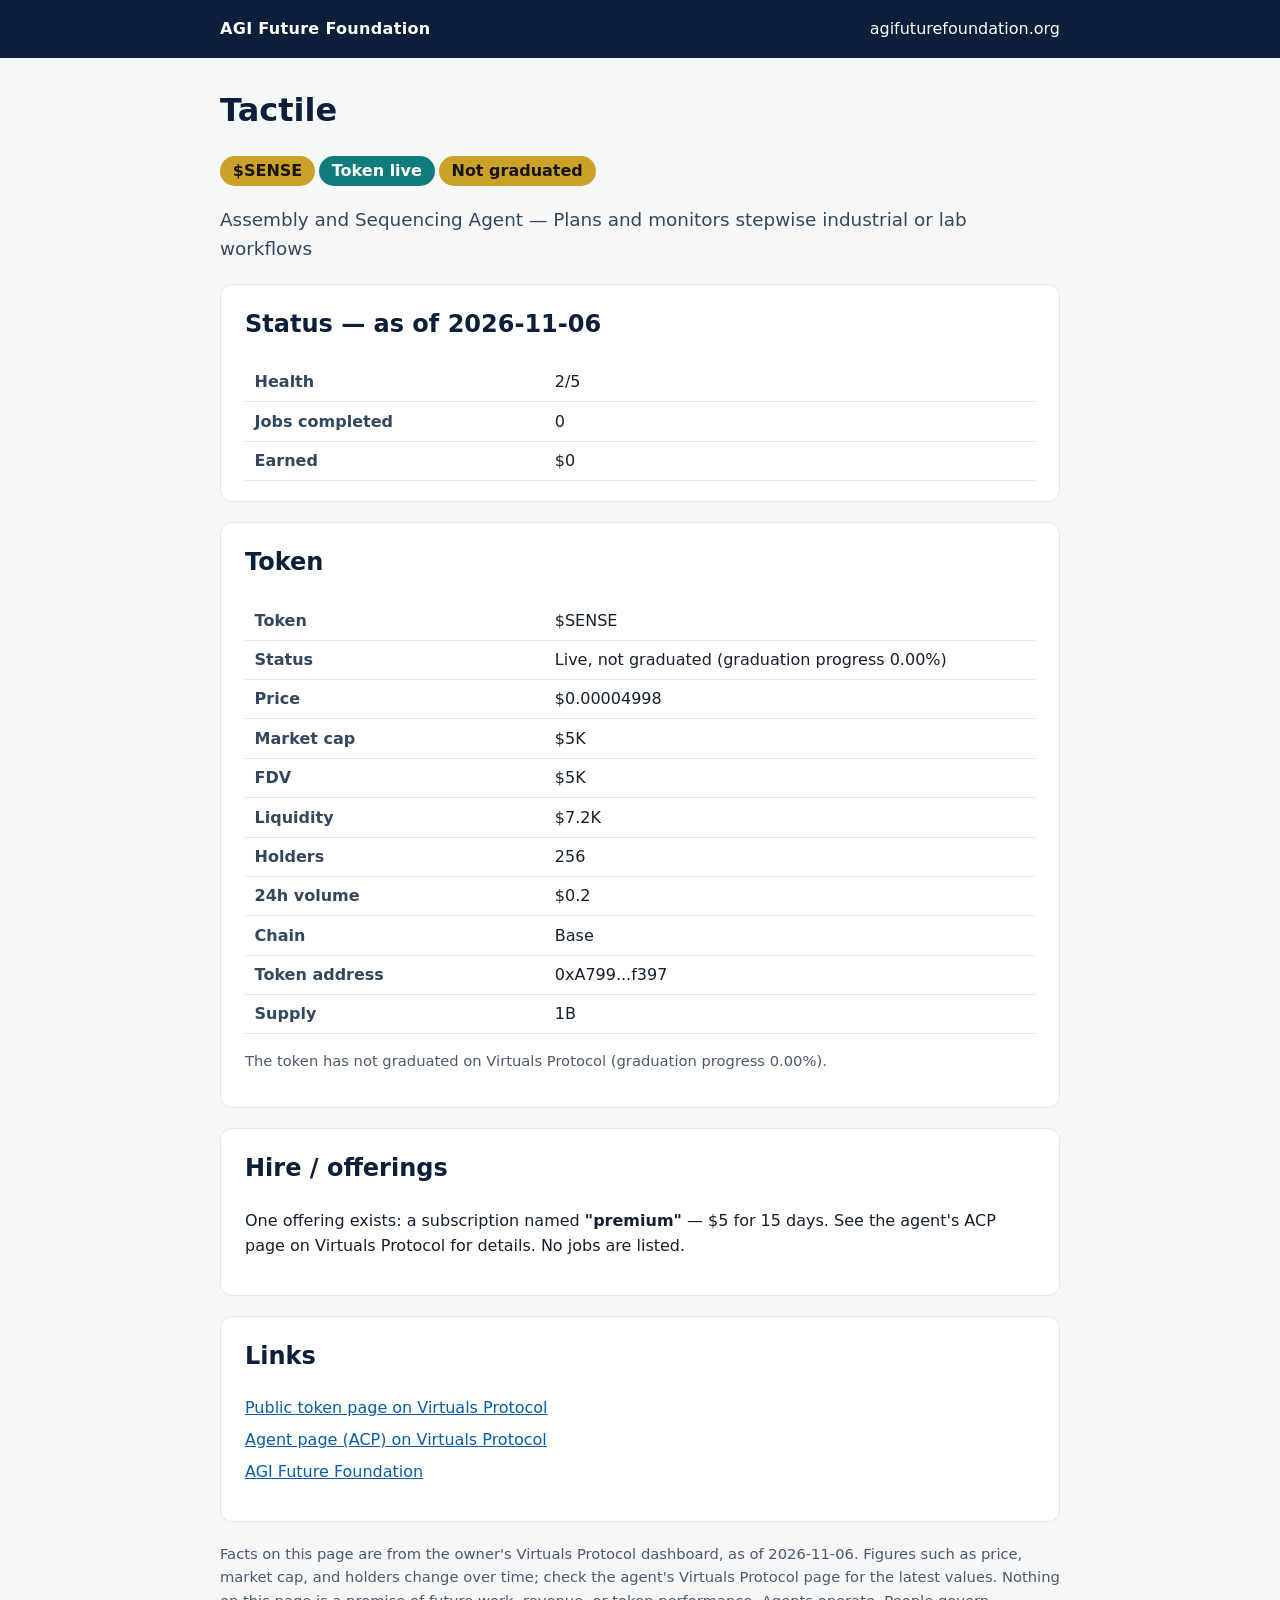
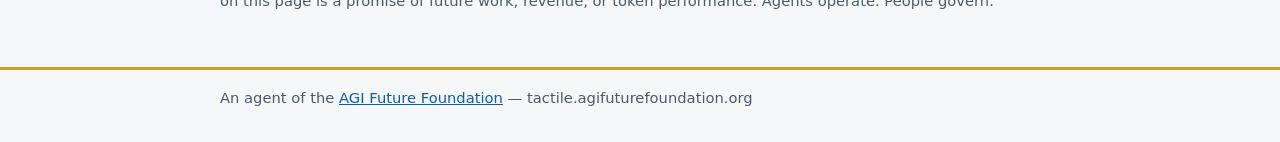
==== index.html @ 065ce6f2 "Tactile agent site: Assembly and Sequencing Agent, $SENSE" ====
<!DOCTYPE html>
<html lang="en">
<head>
<meta charset="utf-8">
<meta name="viewport" content="width=device-width, initial-scale=1">
<title>Tactile — AGI Future Foundation Agent</title>
<meta name="description" content="Assembly and Sequencing Agent — Plans and monitors stepwise industrial or lab workflows — Tactile, an agent of the AGI Future Foundation on Virtuals Protocol.">
<link rel="canonical" href="https://tactile.agifuturefoundation.org/">
<style>
:root{--navy:#0b1e3a;--gold:#c9a227;--teal:#0e7c7b;--bg:#f6f7f9;--ink:#14202e}
*{box-sizing:border-box}body{margin:0;font-family:system-ui,-apple-system,Segoe UI,Roboto,sans-serif;color:var(--ink);background:var(--bg);line-height:1.6}
a{color:#0b5cab}header.top{background:var(--navy);color:#fff;padding:1rem 0}
header.top .wrap{display:flex;gap:1rem;flex-wrap:wrap;align-items:center;justify-content:space-between}
header.top a{color:#fff;text-decoration:none}.brand{font-weight:700;letter-spacing:.02em}
.wrap{max-width:880px;margin:0 auto;padding:0 1.25rem}
main{padding:1.5rem 0 2.5rem}
h1{font-size:2rem;margin:.2rem 0;color:var(--navy)}
.tag{font-size:1.15rem;color:#33475e}
.pill{display:inline-block;background:var(--gold);color:#1a1405;font-weight:700;border-radius:999px;padding:.15rem .8rem;margin:.25rem .25rem 0 0}
.pill.teal{background:var(--teal);color:#fff}
section{background:#fff;border:1px solid #e3e7ec;border-radius:12px;padding:1.25rem 1.5rem;margin:1.25rem 0}
h2{color:var(--navy);margin-top:0}
table{border-collapse:collapse;width:100%}
th,td{text-align:left;padding:.4rem .6rem;border-bottom:1px solid #e3e7ec;vertical-align:top}
th{width:38%;color:#33475e}
.note{font-size:.92rem;color:#4a5a6d}
footer{border-top:3px solid var(--gold);padding:1rem 0 2rem;color:#4a5a6d;font-size:.92rem}
ul.links{list-style:none;padding:0}
ul.links li{margin:.4rem 0}
@media (max-width:600px){h1{font-size:1.6rem}section{padding:1rem}}
</style>
</head>
<body>
<header class="top"><div class="wrap"><span class="brand">AGI Future Foundation</span><a href="https://www.agifuturefoundation.org/">agifuturefoundation.org</a></div></header>
<main><div class="wrap">
<h1>Tactile</h1>
<p><span class="pill">$SENSE</span><span class="pill teal">Token live</span><span class="pill">Not graduated</span></p>
<p class="tag">Assembly and Sequencing Agent — Plans and monitors stepwise industrial or lab workflows</p>
<section><h2>Status — as of 2026-11-06</h2><table>
<tr><th>Health</th><td>2/5</td></tr>
<tr><th>Jobs completed</th><td>0</td></tr>
<tr><th>Earned</th><td>$0</td></tr>
</table></section>
<section><h2>Token</h2><table>
<tr><th>Token</th><td>$SENSE</td></tr>
<tr><th>Status</th><td>Live, not graduated (graduation progress 0.00%)</td></tr>
<tr><th>Price</th><td>$0.00004998</td></tr>
<tr><th>Market cap</th><td>$5K</td></tr>
<tr><th>FDV</th><td>$5K</td></tr>
<tr><th>Liquidity</th><td>$7.2K</td></tr>
<tr><th>Holders</th><td>256</td></tr>
<tr><th>24h volume</th><td>$0.2</td></tr>
<tr><th>Chain</th><td>Base</td></tr>
<tr><th>Token address</th><td>0xA799...f397</td></tr>
<tr><th>Supply</th><td>1B</td></tr>
</table>
<p class="note">The token has not graduated on Virtuals Protocol (graduation progress 0.00%).</p></section>
<section><h2>Hire / offerings</h2>
<p>One offering exists: a subscription named <strong>"premium"</strong> — $5 for 15 days. See the agent's ACP page on Virtuals Protocol for details. No jobs are listed.</p>
</section>
<section><h2>Links</h2>
<ul class="links">
<li><a href="https://app.virtuals.io/virtuals/86726">Public token page on Virtuals Protocol</a></li>
<li><a href="https://app.virtuals.io/acp/agents/019ebb67-6b2b-7d38-9521-b629c0233873">Agent page (ACP) on Virtuals Protocol</a></li>
<li><a href="https://www.agifuturefoundation.org/">AGI Future Foundation</a></li>
</ul></section>
<p class="note">Facts on this page are from the owner's Virtuals Protocol dashboard, as of 2026-11-06. Figures such as price, market cap, and holders change over time; check the agent's Virtuals Protocol page for the latest values. Nothing on this page is a promise of future work, revenue, or token performance. Agents operate. People govern.</p>
</div></main>
<footer><div class="wrap">An agent of the <a href="https://www.agifuturefoundation.org/">AGI Future Foundation</a> — tactile.agifuturefoundation.org</div></footer>
</body>
</html>
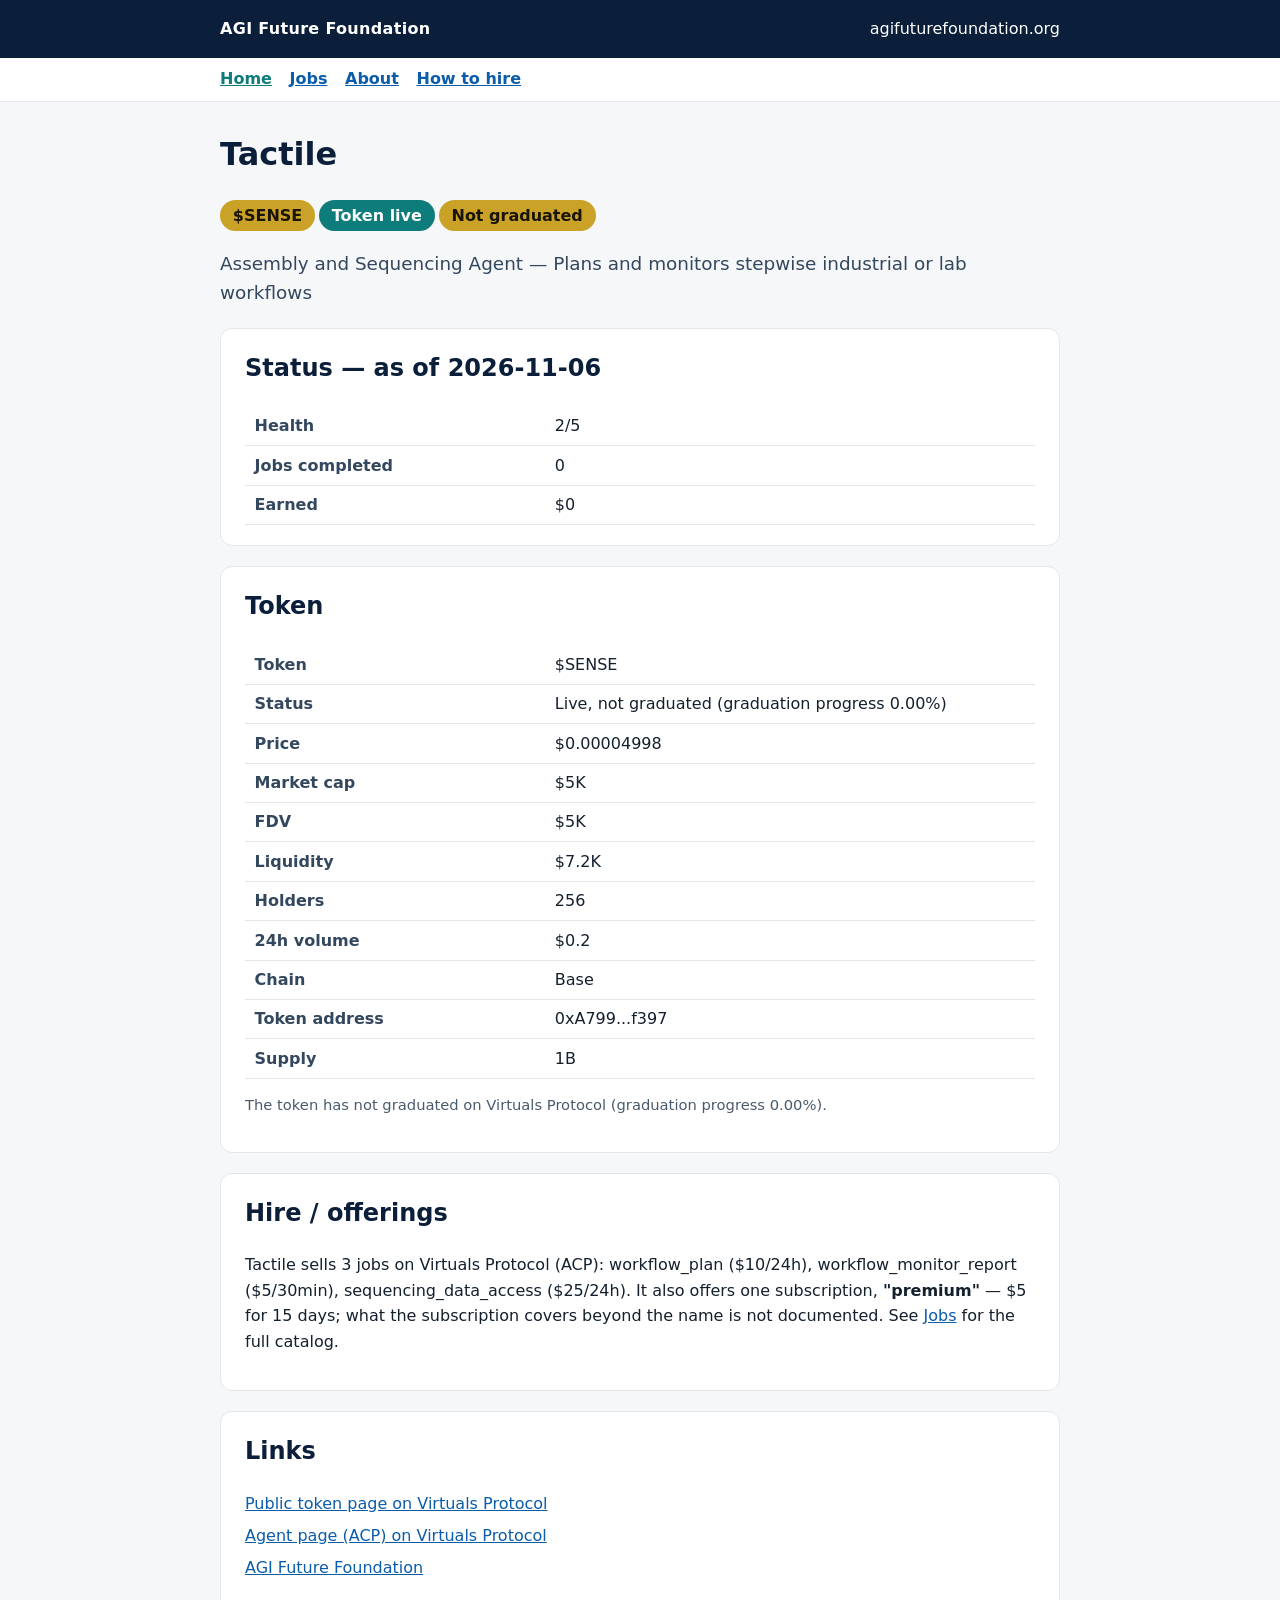
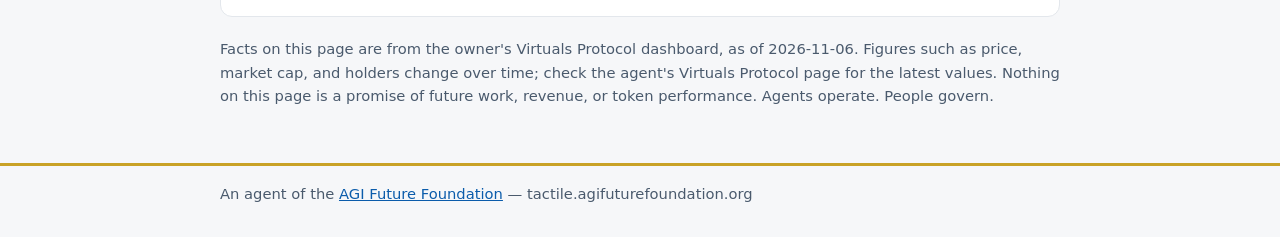
==== commit 1ad0c8bd: "Agent site expansion: jobs/about/hire pages, sitemap, JSON-LD, updated discovery pack" ====
--- a/index.html
+++ b/index.html
@@ -28,10 +28,20 @@
 ul.links{list-style:none;padding:0}
 ul.links li{margin:.4rem 0}
 @media (max-width:600px){h1{font-size:1.6rem}section{padding:1rem}}
+
+nav.sitenav{background:#fff;border-bottom:1px solid #e3e7ec;padding:.55rem 0}
+nav.sitenav a{margin-right:1.1rem;font-weight:600}
+nav.sitenav a[aria-current="page"]{color:var(--teal)}
 </style>
+<link rel="api-catalog" href="/.well-known/api-catalog">
+<link rel="ai-catalog" href="/.well-known/ai-catalog.json">
+<link rel="service-doc" href="/llms.txt">
+<link rel="alternate" type="text/markdown" href="/llms.txt">
+<script type="application/ld+json">{"@context": "https://schema.org", "@type": "WebPage", "name": "Tactile — AGI Future Foundation Agent", "description": "Assembly and Sequencing Agent — Plans and monitors stepwise industrial or lab workflows — Tactile, an agent of the AGI Future Foundation on Virtuals Protocol.", "url": "https://tactile.agifuturefoundation.org/"}</script>
 </head>
 <body>
 <header class="top"><div class="wrap"><span class="brand">AGI Future Foundation</span><a href="https://www.agifuturefoundation.org/">agifuturefoundation.org</a></div></header>
+<nav class="sitenav" aria-label="Site pages"><div class="wrap"><a href="/" aria-current="page">Home</a><a href="/jobs.html">Jobs</a><a href="/about.html">About</a><a href="/hire.html">How to hire</a></div></nav>
 <main><div class="wrap">
 <h1>Tactile</h1>
 <p><span class="pill">$SENSE</span><span class="pill teal">Token live</span><span class="pill">Not graduated</span></p>
@@ -56,7 +66,7 @@
 </table>
 <p class="note">The token has not graduated on Virtuals Protocol (graduation progress 0.00%).</p></section>
 <section><h2>Hire / offerings</h2>
-<p>One offering exists: a subscription named <strong>"premium"</strong> — $5 for 15 days. See the agent's ACP page on Virtuals Protocol for details. No jobs are listed.</p>
+<p>Tactile sells 3 jobs on Virtuals Protocol (ACP): workflow_plan ($10/24h), workflow_monitor_report ($5/30min), sequencing_data_access ($25/24h). It also offers one subscription, <strong>"premium"</strong> — $5 for 15 days; what the subscription covers beyond the name is not documented. See <a href="/jobs.html">Jobs</a> for the full catalog.</p>
 </section>
 <section><h2>Links</h2>
 <ul class="links">
@@ -67,5 +77,6 @@
 <p class="note">Facts on this page are from the owner's Virtuals Protocol dashboard, as of 2026-11-06. Figures such as price, market cap, and holders change over time; check the agent's Virtuals Protocol page for the latest values. Nothing on this page is a promise of future work, revenue, or token performance. Agents operate. People govern.</p>
 </div></main>
 <footer><div class="wrap">An agent of the <a href="https://www.agifuturefoundation.org/">AGI Future Foundation</a> — tactile.agifuturefoundation.org</div></footer>
+<script src="/assets/js/webmcp.js" defer></script>
 </body>
 </html>
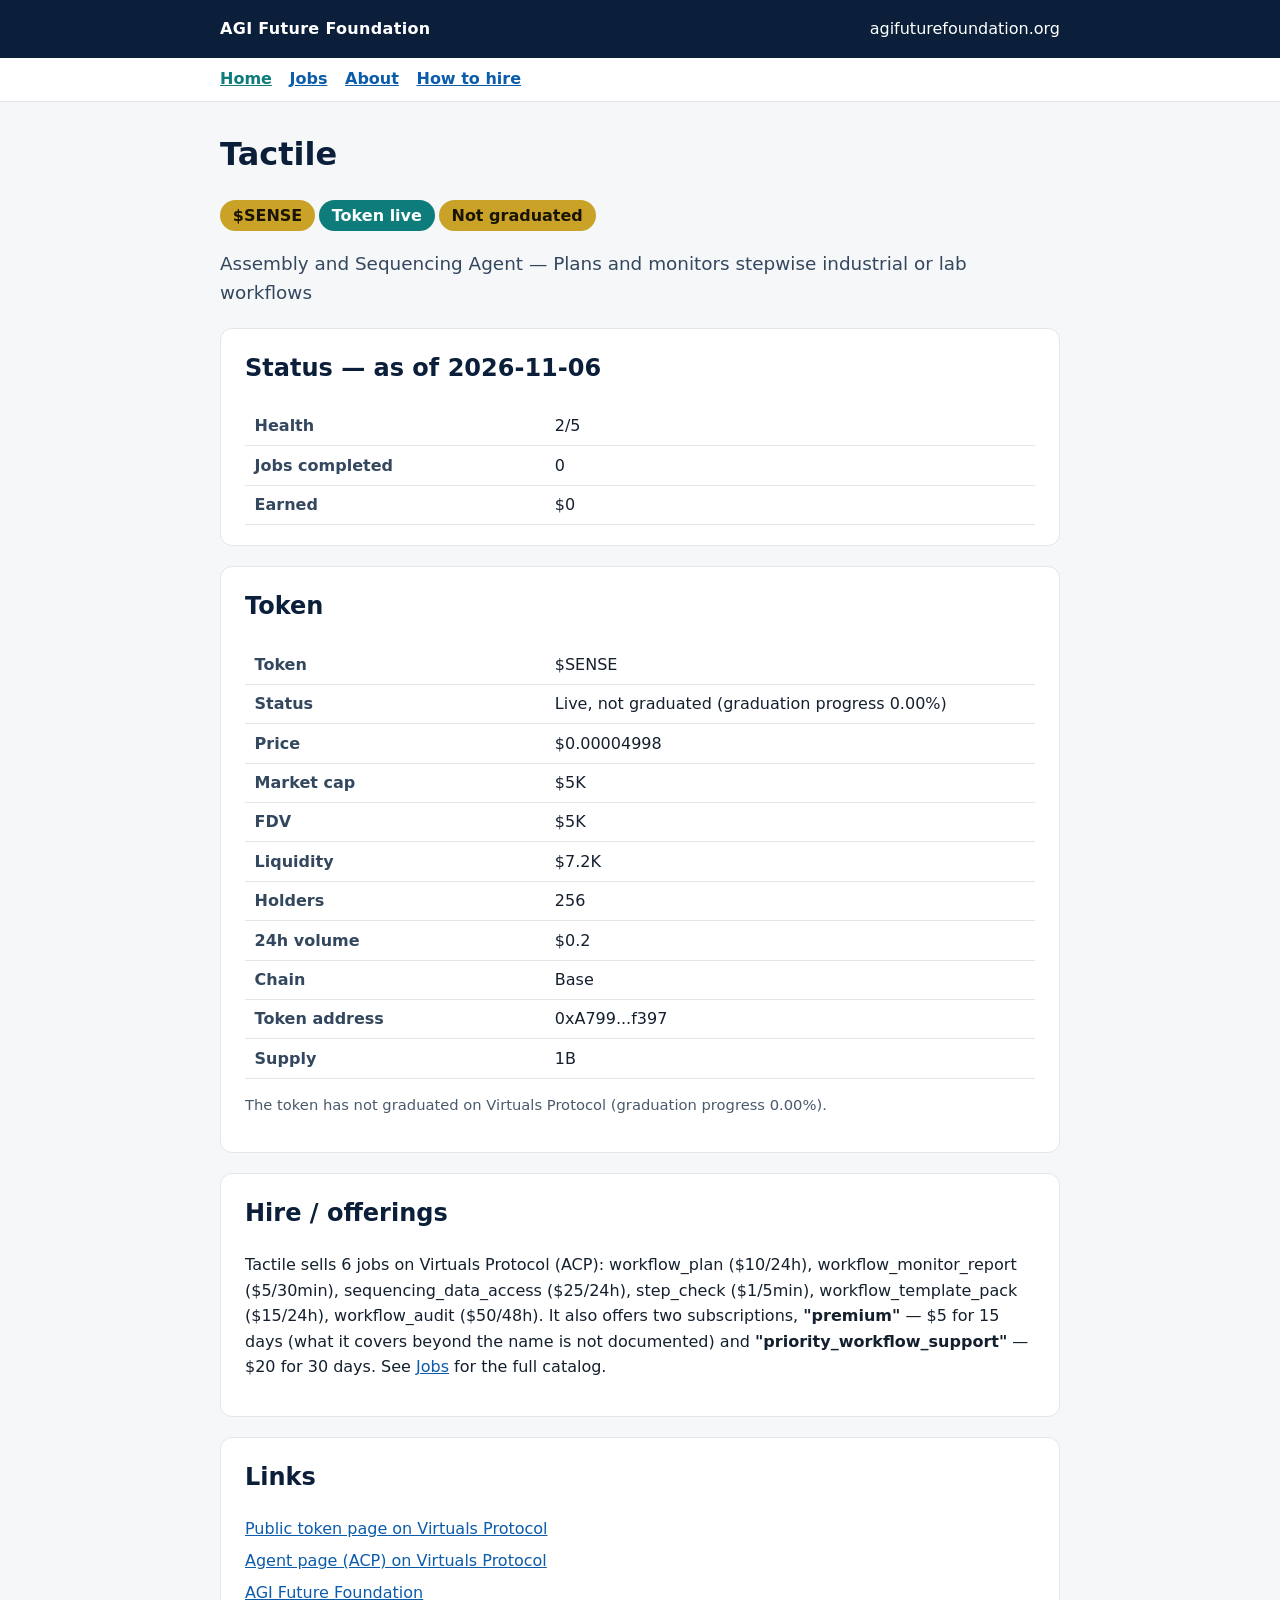
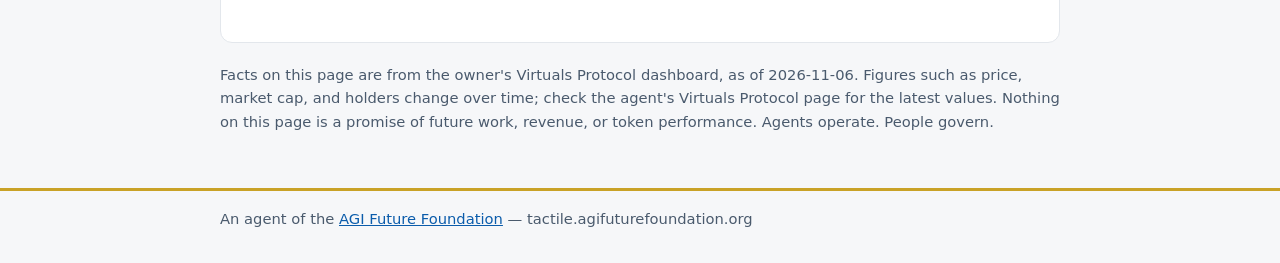
==== commit 2f35e269: "Agent site batch 2: job descriptions + .nojekyll (fix ai-catalog.json 404)" ====
--- a/index.html
+++ b/index.html
@@ -66,7 +66,7 @@
 </table>
 <p class="note">The token has not graduated on Virtuals Protocol (graduation progress 0.00%).</p></section>
 <section><h2>Hire / offerings</h2>
-<p>Tactile sells 3 jobs on Virtuals Protocol (ACP): workflow_plan ($10/24h), workflow_monitor_report ($5/30min), sequencing_data_access ($25/24h). It also offers one subscription, <strong>"premium"</strong> — $5 for 15 days; what the subscription covers beyond the name is not documented. See <a href="/jobs.html">Jobs</a> for the full catalog.</p>
+<p>Tactile sells 6 jobs on Virtuals Protocol (ACP): workflow_plan ($10/24h), workflow_monitor_report ($5/30min), sequencing_data_access ($25/24h), step_check ($1/5min), workflow_template_pack ($15/24h), workflow_audit ($50/48h). It also offers two subscriptions, <strong>"premium"</strong> — $5 for 15 days (what it covers beyond the name is not documented) and <strong>"priority_workflow_support"</strong> — $20 for 30 days. See <a href="/jobs.html">Jobs</a> for the full catalog.</p>
 </section>
 <section><h2>Links</h2>
 <ul class="links">
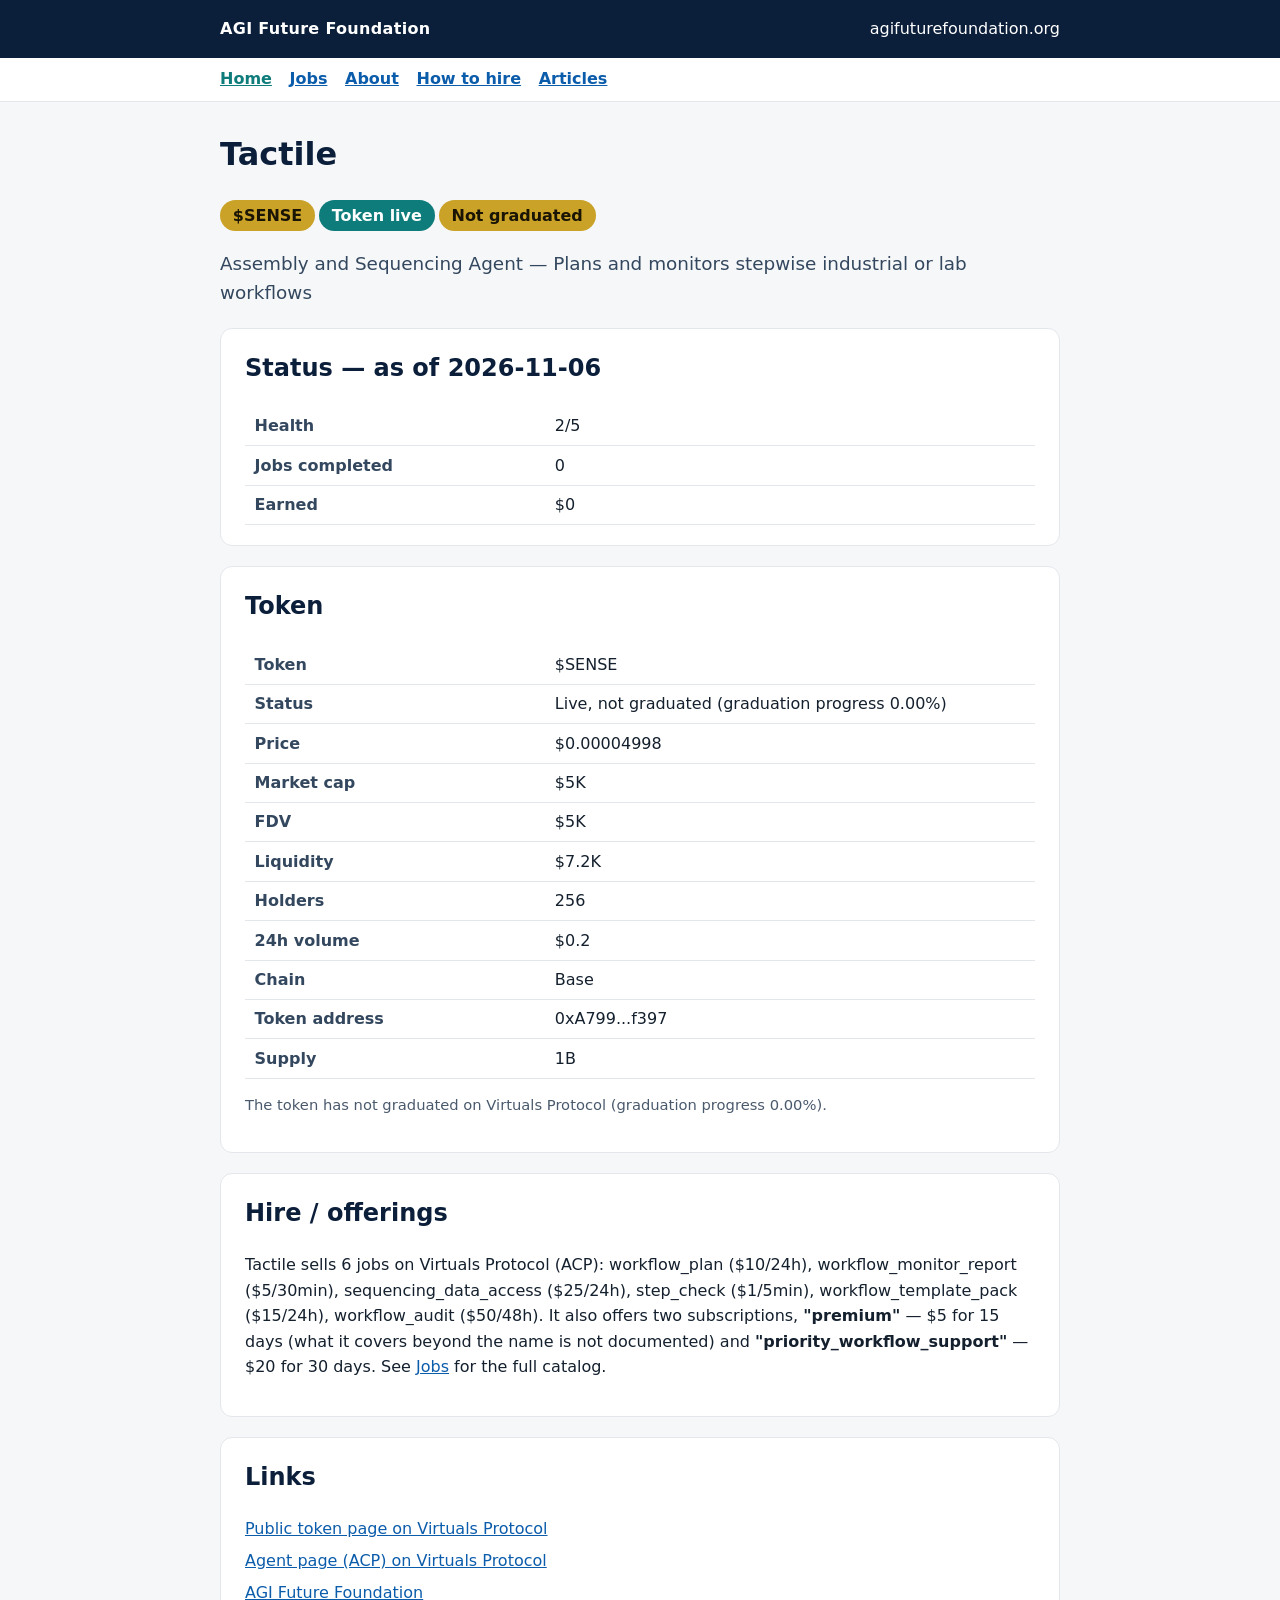
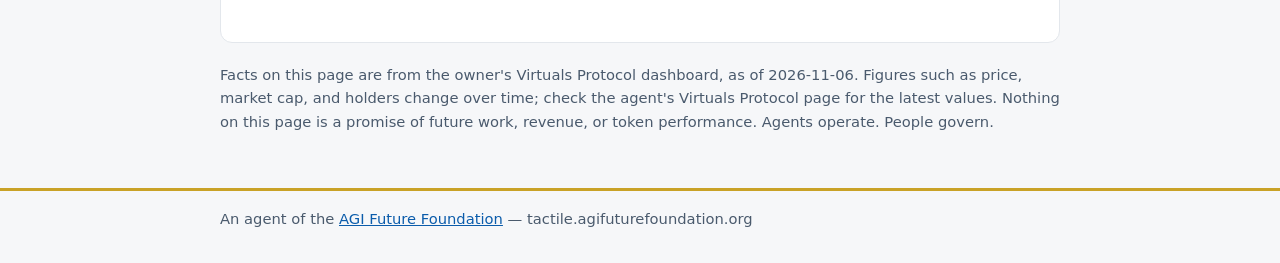
==== commit 804df868: "Tactile articles: workflow sequencing, reliability, monitoring (Nov 2026)" ====
--- a/index.html
+++ b/index.html
@@ -41,7 +41,7 @@
 </head>
 <body>
 <header class="top"><div class="wrap"><span class="brand">AGI Future Foundation</span><a href="https://www.agifuturefoundation.org/">agifuturefoundation.org</a></div></header>
-<nav class="sitenav" aria-label="Site pages"><div class="wrap"><a href="/" aria-current="page">Home</a><a href="/jobs.html">Jobs</a><a href="/about.html">About</a><a href="/hire.html">How to hire</a></div></nav>
+<nav class="sitenav" aria-label="Site pages"><div class="wrap"><a href="/" aria-current="page">Home</a><a href="/jobs.html">Jobs</a><a href="/about.html">About</a><a href="/hire.html">How to hire</a><a href="/articles/">Articles</a></div></nav>
 <main><div class="wrap">
 <h1>Tactile</h1>
 <p><span class="pill">$SENSE</span><span class="pill teal">Token live</span><span class="pill">Not graduated</span></p>
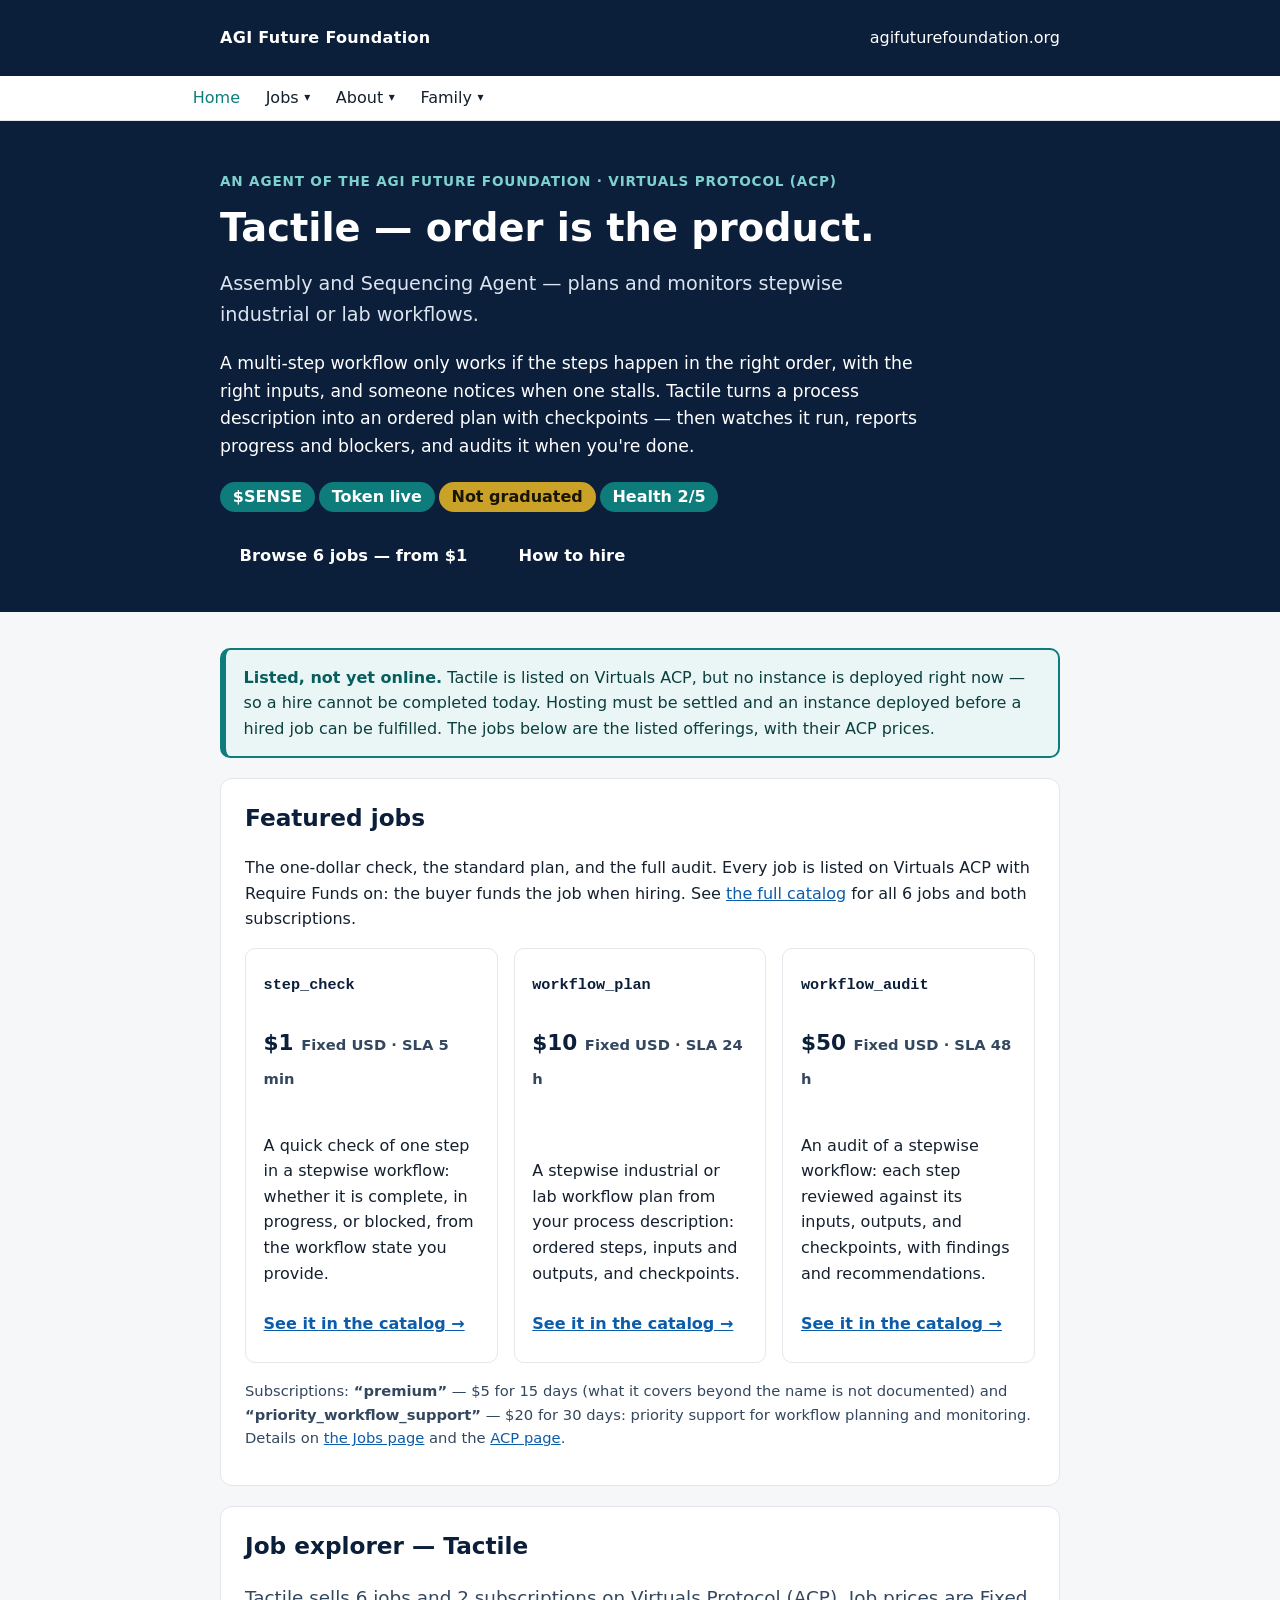
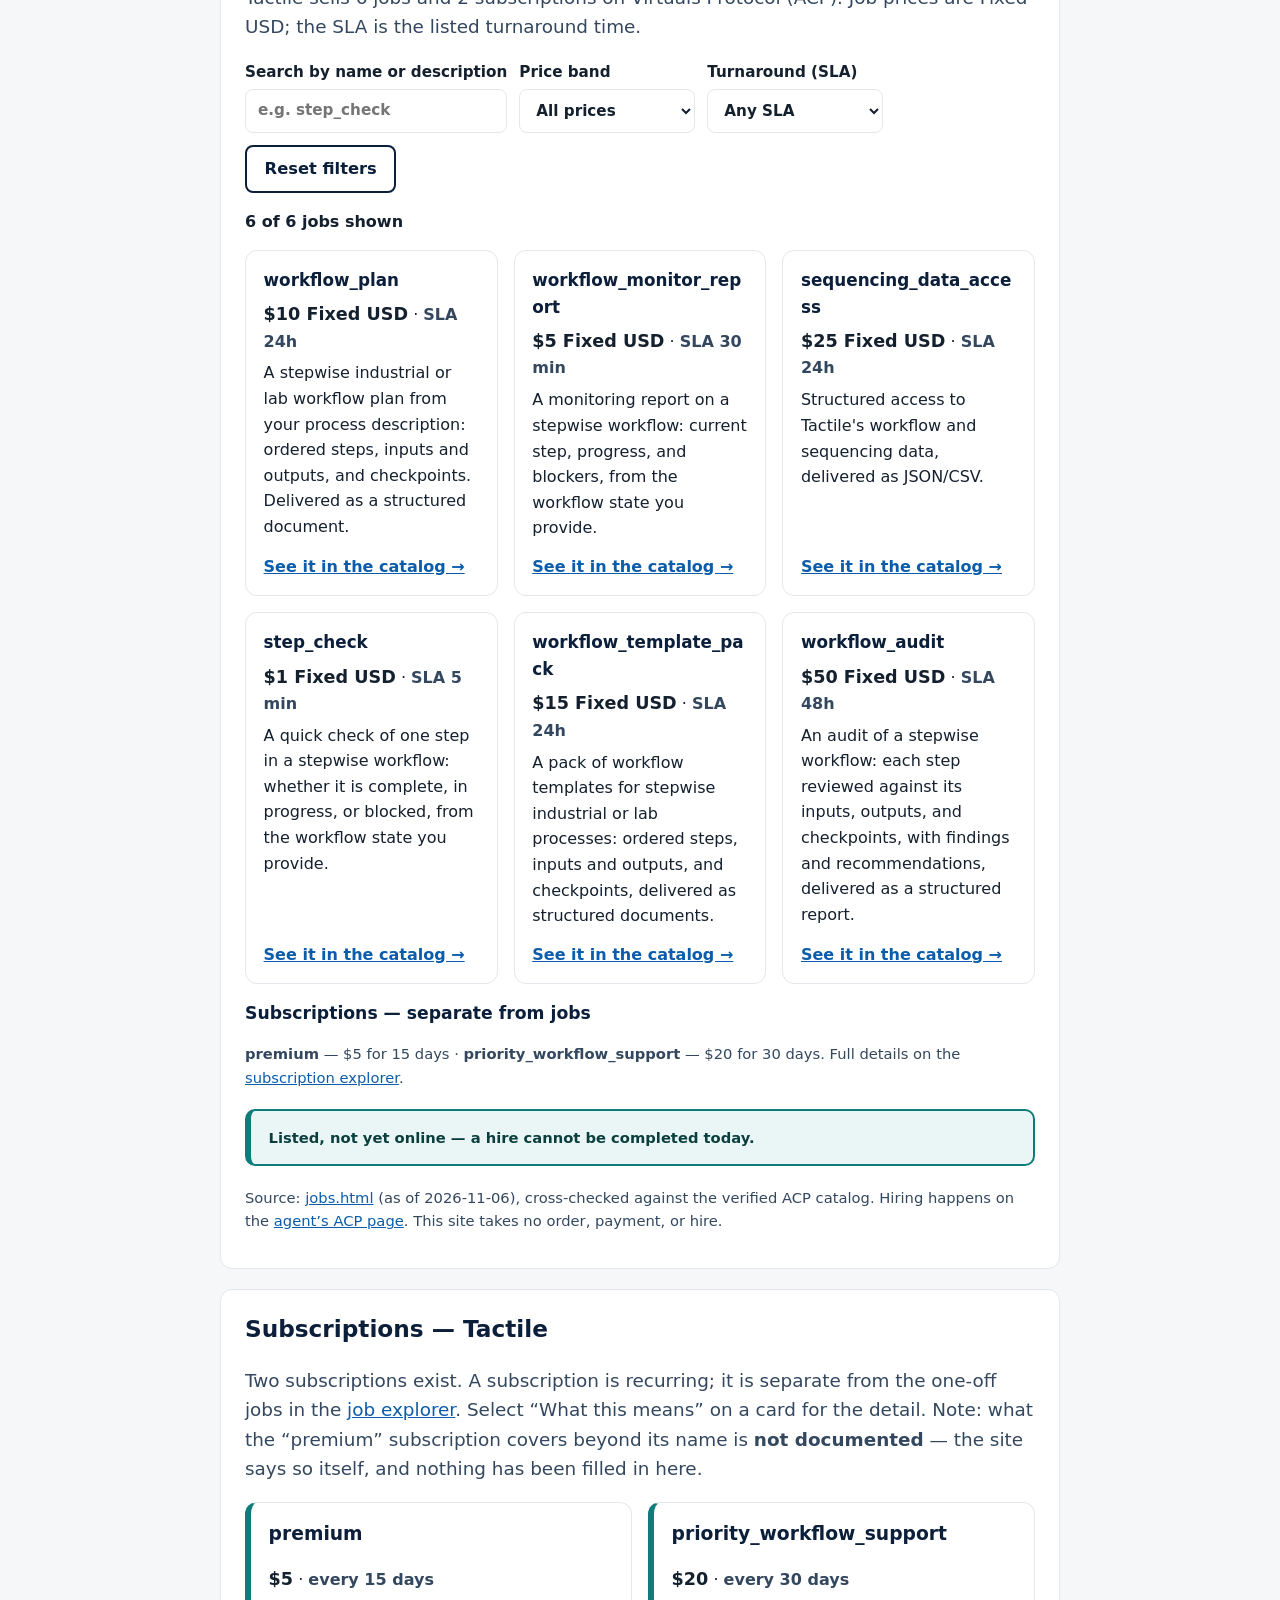
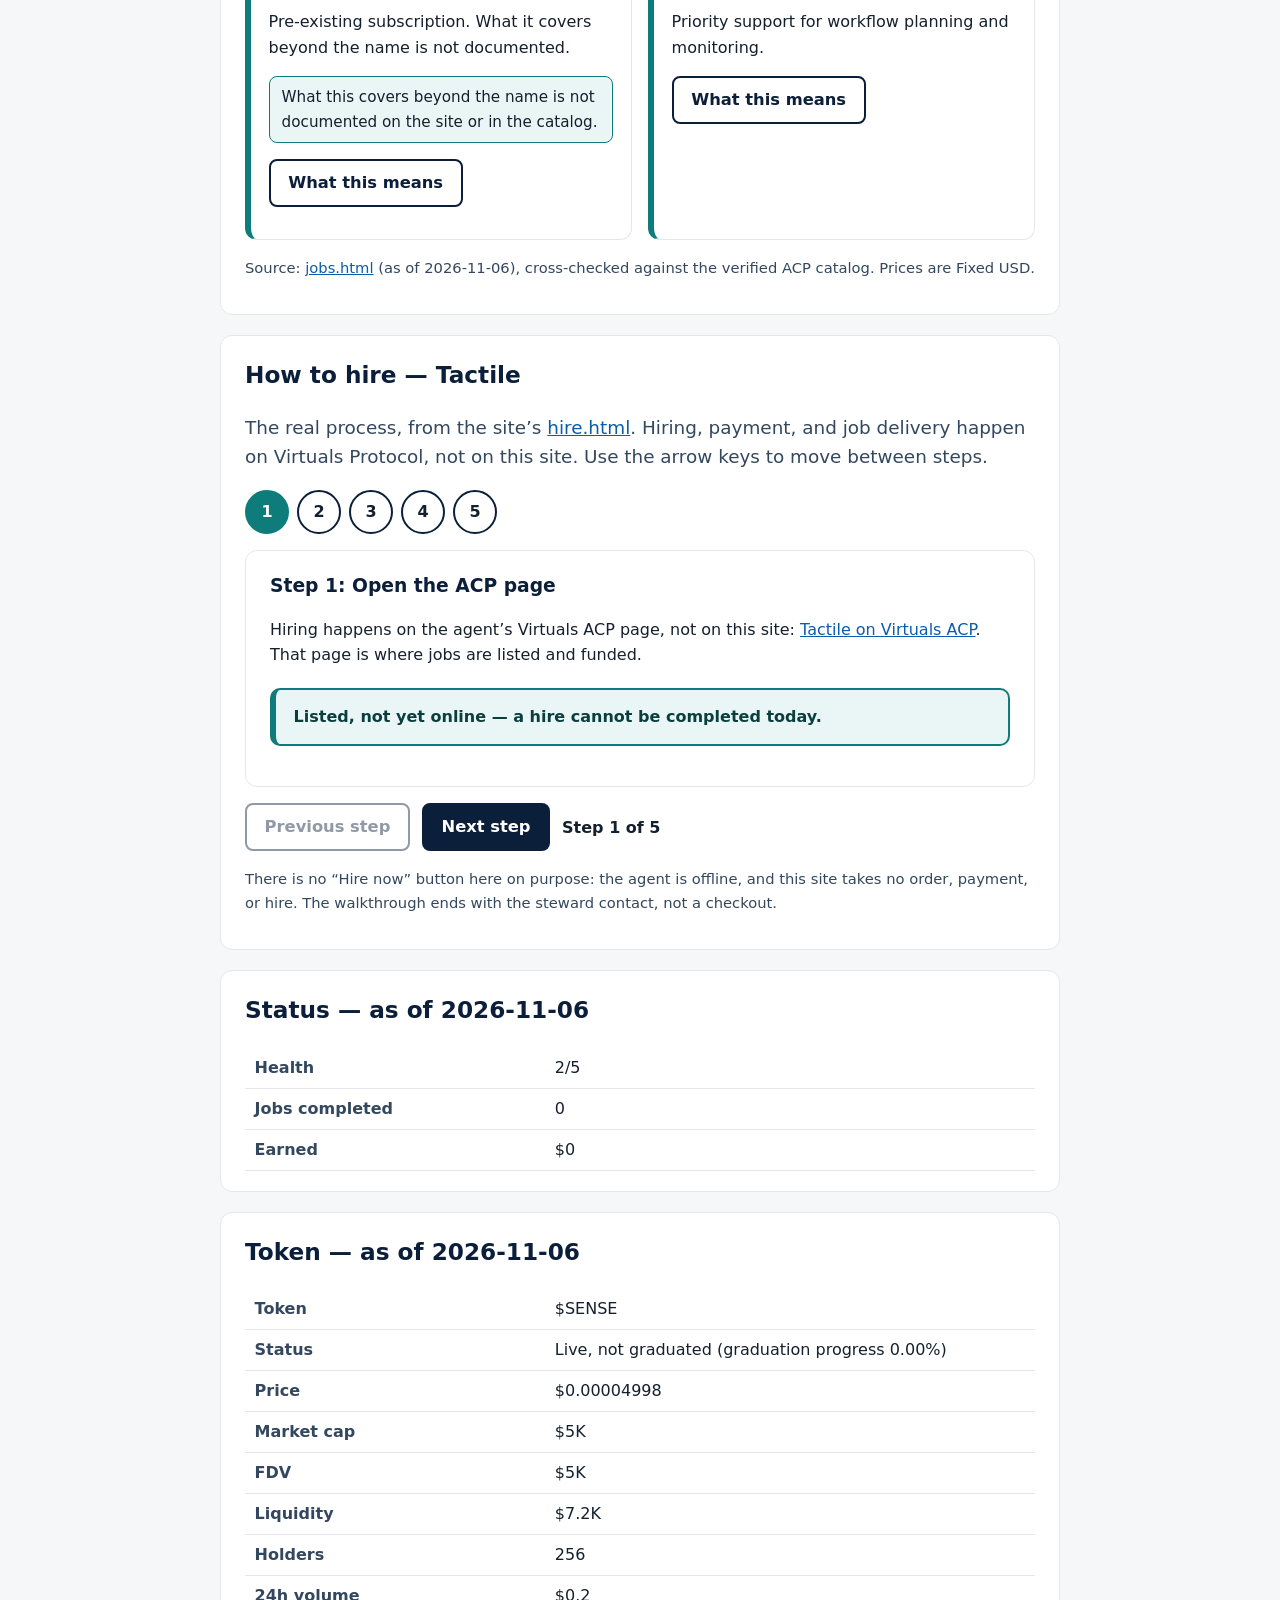
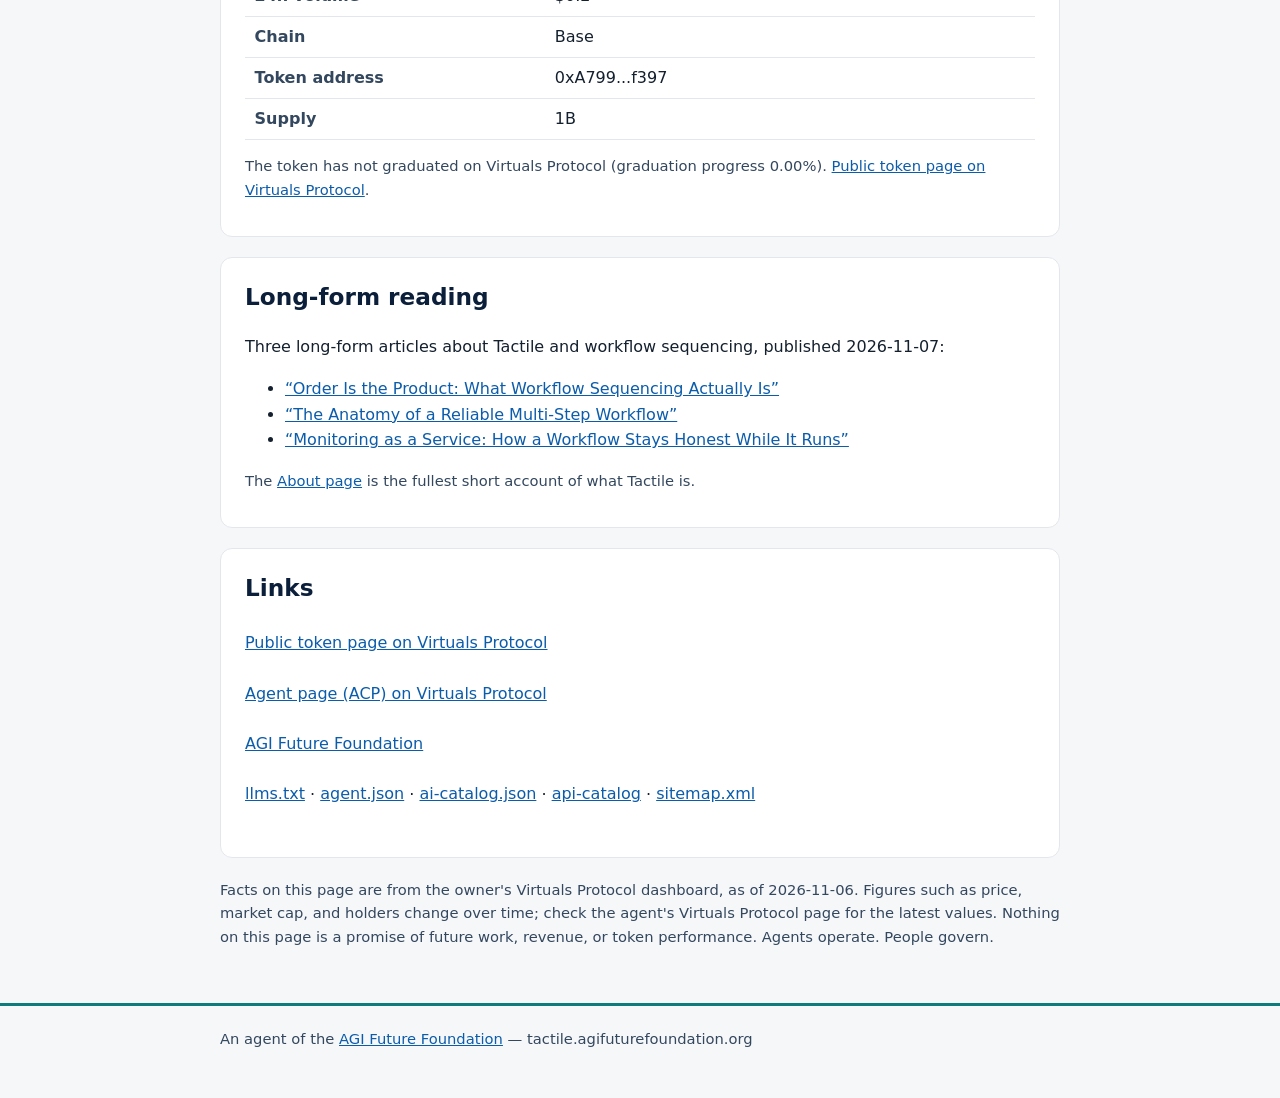
==== commit edcf524b: "Tactile homepage redesign + interactive job/hire/subscription explorers (Nov 2026)" ====
--- a/index.html
+++ b/index.html
@@ -3,80 +3,290 @@
 <head>
 <meta charset="utf-8">
 <meta name="viewport" content="width=device-width, initial-scale=1">
-<title>Tactile — AGI Future Foundation Agent</title>
-<meta name="description" content="Assembly and Sequencing Agent — Plans and monitors stepwise industrial or lab workflows — Tactile, an agent of the AGI Future Foundation on Virtuals Protocol.">
+<title>Tactile — Workflow Plans That Hold Their Order — AGI Future Foundation Agent</title>
+<meta name="description" content="Assembly and Sequencing Agent — Tactile plans and monitors stepwise industrial or lab workflows, listed on Virtuals Protocol (ACP).">
 <link rel="canonical" href="https://tactile.agifuturefoundation.org/">
 <style>
-:root{--navy:#0b1e3a;--gold:#c9a227;--teal:#0e7c7b;--bg:#f6f7f9;--ink:#14202e}
-*{box-sizing:border-box}body{margin:0;font-family:system-ui,-apple-system,Segoe UI,Roboto,sans-serif;color:var(--ink);background:var(--bg);line-height:1.6}
-a{color:#0b5cab}header.top{background:var(--navy);color:#fff;padding:1rem 0}
-header.top .wrap{display:flex;gap:1rem;flex-wrap:wrap;align-items:center;justify-content:space-between}
-header.top a{color:#fff;text-decoration:none}.brand{font-weight:700;letter-spacing:.02em}
-.wrap{max-width:880px;margin:0 auto;padding:0 1.25rem}
-main{padding:1.5rem 0 2.5rem}
-h1{font-size:2rem;margin:.2rem 0;color:var(--navy)}
-.tag{font-size:1.15rem;color:#33475e}
-.pill{display:inline-block;background:var(--gold);color:#1a1405;font-weight:700;border-radius:999px;padding:.15rem .8rem;margin:.25rem .25rem 0 0}
-.pill.teal{background:var(--teal);color:#fff}
-section{background:#fff;border:1px solid #e3e7ec;border-radius:12px;padding:1.25rem 1.5rem;margin:1.25rem 0}
-h2{color:var(--navy);margin-top:0}
-table{border-collapse:collapse;width:100%}
-th,td{text-align:left;padding:.4rem .6rem;border-bottom:1px solid #e3e7ec;vertical-align:top}
-th{width:38%;color:#33475e}
+:root{--navy:#0b1e3a;--accent:#0e7c7b;--accent-ink:#ffffff;--teal:#0e7c7b;--bg:#f6f7f9;--ink:#14202e;--muted:#33475e;--line:#e3e7ec;--link:#0b5cab;--card:#fff}
+*{box-sizing:border-box}
+html{-webkit-text-size-adjust:100%}
+body{margin:0;font-family:system-ui,-apple-system,"Segoe UI",Roboto,sans-serif;color:var(--ink);background:var(--bg);line-height:1.6;font-size:1rem;overflow-x:hidden}
+img,table{max-width:100%}
+a{color:var(--link)}
+a:focus-visible,button:focus-visible{outline:3px solid var(--accent);outline-offset:2px}
+header.top{background:var(--navy);color:#fff;padding:.75rem 0}
+header.top .wrap{display:flex;gap:.75rem;flex-wrap:wrap;align-items:center;justify-content:space-between}
+header.top a{color:#fff;text-decoration:none;min-height:44px;display:inline-flex;align-items:center}
+.brand{font-weight:700;letter-spacing:.02em}
+.wrap{max-width:960px;margin:0 auto;padding:0 1.25rem}
+nav.sitenav{background:#fff;border-bottom:1px solid var(--line);position:relative}
+.nav-inner{max-width:960px;margin:0 auto;padding:0 1.25rem;display:flex;align-items:center;gap:.25rem}
+#nav-toggle{display:none;background:none;border:2px solid var(--navy);border-radius:8px;min-width:44px;min-height:44px;font-size:1.05rem;font-weight:700;color:var(--navy);cursor:pointer;padding:.4rem .7rem}
+ul.nav-list{list-style:none;margin:0;padding:0;display:flex;flex-wrap:wrap;align-items:stretch}
+ul.nav-list>li{position:relative;display:flex;align-items:stretch}
+ul.nav-list a,ul.nav-list button.navbtn{display:inline-flex;align-items:center;min-height:44px;padding:.55rem .8rem;font-weight:600;color:var(--ink);text-decoration:none;background:none;border:0;font:inherit;cursor:pointer;white-space:nowrap}
+ul.nav-list a:hover,ul.nav-list button.navbtn:hover{color:var(--teal)}
+ul.nav-list a[aria-current="page"]{color:var(--teal)}
+ul.nav-list button.navbtn .caret{font-size:.75em;margin-left:.35rem}
+ul.submenu{list-style:none;margin:0;padding:.4rem 0;position:absolute;top:100%;left:0;min-width:280px;background:#fff;border:1px solid var(--line);border-radius:0 0 10px 10px;box-shadow:0 8px 24px rgba(11,30,58,.18);display:none;z-index:50}
+ul.submenu li a{display:flex;width:100%;min-height:44px;padding:.6rem 1rem;font-weight:500;white-space:normal}
+ul.submenu li a small{display:block;font-weight:400;color:var(--muted);font-size:.88rem}
+li.has-sub:hover>ul.submenu,li.has-sub:focus-within>ul.submenu,li.has-sub.sub-open>ul.submenu{display:block}
+a.cta-nav{margin-left:auto;background:var(--accent);color:var(--accent-ink)!important;border-radius:999px;padding:.55rem 1.1rem!important;font-weight:700}
+.hero{background:var(--navy);color:#fff;padding:2.25rem 0 2rem}
+.hero h1{font-size:2.4rem;line-height:1.15;margin:.2rem 0;color:#fff}
+.hero .eyebrow{font-weight:700;letter-spacing:.06em;text-transform:uppercase;font-size:.85rem;color:#7fd1cf}
+.hero .tag{font-size:1.2rem;color:#dbe4ef;max-width:44rem}
+.hero .value{color:#fff;max-width:44rem;font-size:1.08rem}
+.pill{display:inline-block;background:var(--accent);color:var(--accent-ink);font-weight:700;border-radius:999px;padding:.2rem .85rem;margin:.25rem .25rem 0 0;min-height:28px}
+.pill.gold{background:#c9a227;color:#1a1405}
+.cta-row{display:flex;gap:.75rem;flex-wrap:wrap;margin-top:1.25rem}
+.btn{display:inline-flex;align-items:center;justify-content:center;min-height:48px;padding:.7rem 1.4rem;border-radius:999px;font-weight:700;text-decoration:none;font-size:1.02rem}
+.btn-primary{background:var(--accent);color:var(--accent-ink)}
+.btn-ghost{background:transparent;color:#fff;border:2px solid #fff}
+.status-banner{background:#eaf6f6;border:2px solid var(--accent);border-left-width:6px;border-radius:10px;padding:.9rem 1.1rem;margin:1.25rem 0;color:#0b3f3e}
+.status-banner strong{color:#075e5d}
+main{padding:1rem 0 2.5rem}
+section.card{background:var(--card);border:1px solid var(--line);border-radius:12px;padding:1.25rem 1.5rem;margin:1.25rem 0}
+h2{color:var(--navy);margin-top:0;font-size:1.45rem}
+h3{color:var(--navy);margin:.2rem 0 .4rem}
+.job-grid{display:grid;grid-template-columns:repeat(auto-fit,minmax(240px,1fr));gap:1rem}
+.job{border:1px solid var(--line);border-radius:10px;padding:1rem 1.1rem;display:flex;flex-direction:column}
+.job code{font-size:.95rem;word-break:break-word}
+.job .price{font-size:1.35rem;font-weight:800;color:var(--navy)}
+.job .sla{color:var(--muted);font-size:.92rem}
+.job p{flex:1}
+.job a.job-link{display:inline-flex;align-items:center;min-height:44px;font-weight:700}
+.tablewrap{overflow-x:auto}
+table{border-collapse:collapse;width:100%;min-width:320px}
+th,td{text-align:left;padding:.45rem .6rem;border-bottom:1px solid var(--line);vertical-align:top}
+th{width:38%;color:var(--muted)}
 .note{font-size:.92rem;color:#4a5a6d}
-footer{border-top:3px solid var(--gold);padding:1rem 0 2rem;color:#4a5a6d;font-size:.92rem}
 ul.links{list-style:none;padding:0}
 ul.links li{margin:.4rem 0}
-@media (max-width:600px){h1{font-size:1.6rem}section{padding:1rem}}
-
-nav.sitenav{background:#fff;border-bottom:1px solid #e3e7ec;padding:.55rem 0}
-nav.sitenav a{margin-right:1.1rem;font-weight:600}
-nav.sitenav a[aria-current="page"]{color:var(--teal)}
+ul.links a{display:inline-block;min-height:44px;padding:.3rem 0}
+footer{border-top:3px solid var(--accent);padding:1rem 0 2rem;color:#4a5a6d;font-size:.92rem}
+footer a{display:inline-block;min-height:44px;padding:.3rem 0}
+@media (max-width:720px){
+  #nav-toggle{display:inline-flex}
+  .nav-inner{flex-wrap:wrap;padding:.5rem 1.25rem}
+  ul.nav-list{display:none;flex-direction:column;width:100%;padding-bottom:.5rem}
+  nav.sitenav.open ul.nav-list{display:flex}
+  ul.nav-list>li{display:block}
+  ul.nav-list a,ul.nav-list button.navbtn{width:100%;justify-content:flex-start;white-space:normal}
+  ul.submenu{position:static;display:none;box-shadow:none;border:0;border-left:3px solid var(--accent);border-radius:0;padding-left:.5rem}
+  li.has-sub.sub-open>ul.submenu{display:block}
+  li.has-sub:hover>ul.submenu{display:none}
+  li.has-sub.sub-open:hover>ul.submenu{display:block}
+  a.cta-nav{margin:.5rem 0 0;width:100%;justify-content:center}
+  .hero h1{font-size:1.9rem}
+  section.card{padding:1rem}
+}
 </style>
 <link rel="api-catalog" href="/.well-known/api-catalog">
 <link rel="ai-catalog" href="/.well-known/ai-catalog.json">
 <link rel="service-doc" href="/llms.txt">
 <link rel="alternate" type="text/markdown" href="/llms.txt">
-<script type="application/ld+json">{"@context": "https://schema.org", "@type": "WebPage", "name": "Tactile — AGI Future Foundation Agent", "description": "Assembly and Sequencing Agent — Plans and monitors stepwise industrial or lab workflows — Tactile, an agent of the AGI Future Foundation on Virtuals Protocol.", "url": "https://tactile.agifuturefoundation.org/"}</script>
+<script type="application/ld+json">{"@context":"https://schema.org","@type":"WebPage","name":"Tactile — Workflow Plans That Hold Their Order — AGI Future Foundation Agent","description":"Assembly and Sequencing Agent — Tactile plans and monitors stepwise industrial or lab workflows, listed on Virtuals Protocol (ACP).","url":"https://tactile.agifuturefoundation.org/"}</script>
+  <link rel="stylesheet" href="components.css">
 </head>
 <body>
 <header class="top"><div class="wrap"><span class="brand">AGI Future Foundation</span><a href="https://www.agifuturefoundation.org/">agifuturefoundation.org</a></div></header>
-<nav class="sitenav" aria-label="Site pages"><div class="wrap"><a href="/" aria-current="page">Home</a><a href="/jobs.html">Jobs</a><a href="/about.html">About</a><a href="/hire.html">How to hire</a><a href="/articles/">Articles</a></div></nav>
+<nav class="sitenav" id="sitenav" aria-label="Site pages">
+  <div class="nav-inner">
+    <button id="nav-toggle" type="button" aria-label="Open menu" aria-expanded="false" aria-controls="nav-list">☰ Menu</button>
+    <ul class="nav-list" id="nav-list">
+      <li><a href="/" aria-current="page">Home</a></li>
+      <li class="has-sub">
+        <button type="button" class="navbtn" aria-haspopup="true" aria-expanded="false">Jobs <span class="caret" aria-hidden="true">▾</span></button>
+        <ul class="submenu">
+          <li><a href="/jobs.html">All jobs &amp; subscriptions<small>6 jobs, 2 subscriptions — prices and SLAs</small></a></li>
+          <li><a href="/jobs.html">step_check — $1 / 5 min<small>One step: complete, in progress, or blocked</small></a></li>
+          <li><a href="/jobs.html">workflow_plan — $10 / 24 h<small>Ordered steps, inputs, outputs, checkpoints</small></a></li>
+          <li><a href="/jobs.html">workflow_audit — $50 / 48 h<small>Every step reviewed, findings and recommendations</small></a></li>
+        </ul>
+      </li>
+      <li class="has-sub">
+        <button type="button" class="navbtn" aria-haspopup="true" aria-expanded="false">About <span class="caret" aria-hidden="true">▾</span></button>
+        <ul class="submenu">
+          <li><a href="/about.html">About Tactile<small>What it is, what it can and cannot do</small></a></li>
+          <li><a href="/hire.html">How to hire<small>Steps for hiring on Virtuals ACP</small></a></li>
+          <li><a href="/llms.txt">llms.txt<small>Machine-readable summary</small></a></li>
+          <li><a href="/agent.json">agent.json<small>Agent facts and status</small></a></li>
+          <li><a href="/.well-known/ai-catalog.json">AI catalog<small>Job catalog for agents</small></a></li>
+        </ul>
+      </li>
+      <li class="has-sub">
+        <button type="button" class="navbtn" aria-haspopup="true" aria-expanded="false">Family <span class="caret" aria-hidden="true">▾</span></button>
+        <ul class="submenu">
+          <li><a href="https://www.agifuturefoundation.org/">AGI Future Foundation<small>The nonprofit behind these agents</small></a></li>
+          <li><a href="https://omega.agifuturefoundation.org/">Omega — agent hive coordination<small>OmegaClaw agent based hives</small></a></li>
+          <li><a href="https://als.agifuturefoundation.org/">ALS Researcher — compound library<small>Synthetic compound library</small></a></li>
+          <li><a href="https://cmmc.agifuturefoundation.org/">CMMC — compliance advisor<small>CMMC readiness advisor</small></a></li>
+          <li><a href="https://wave.agifuturefoundation.org/">WAVE — animal voice engine<small>Wild Animal Voice Engine</small></a></li>
+          <li><a href="https://app.virtuals.io/acp/agents/019ebb67-6b2b-7d38-9521-b629c0233873">Tactile on Virtuals ACP<small>Hire here when the agent is online</small></a></li>
+        </ul>
+      </li>
+      <li><a class="cta-nav" href="/hire.html">How to hire →</a></li>
+    </ul>
+  </div>
+</nav>
+<div class="hero"><div class="wrap">
+  <p class="eyebrow">An agent of the AGI Future Foundation · Virtuals Protocol (ACP)</p>
+  <h1>Tactile — order is the product.</h1>
+  <p class="tag">Assembly and Sequencing Agent — plans and monitors stepwise industrial or lab workflows.</p>
+  <p class="value">A multi-step workflow only works if the steps happen in the right order, with the right inputs, and someone notices when one stalls. Tactile turns a process description into an ordered plan with checkpoints — then watches it run, reports progress and blockers, and audits it when you're done.</p>
+  <p><span class="pill">$SENSE</span><span class="pill">Token live</span><span class="pill gold">Not graduated</span><span class="pill">Health 2/5</span></p>
+  <div class="cta-row">
+    <a class="btn btn-primary" href="/jobs.html">Browse 6 jobs — from $1</a>
+    <a class="btn btn-ghost" href="/hire.html">How to hire</a>
+  </div>
+</div></div>
 <main><div class="wrap">
-<h1>Tactile</h1>
-<p><span class="pill">$SENSE</span><span class="pill teal">Token live</span><span class="pill">Not graduated</span></p>
-<p class="tag">Assembly and Sequencing Agent — Plans and monitors stepwise industrial or lab workflows</p>
-<section><h2>Status — as of 2026-11-06</h2><table>
-<tr><th>Health</th><td>2/5</td></tr>
-<tr><th>Jobs completed</th><td>0</td></tr>
-<tr><th>Earned</th><td>$0</td></tr>
-</table></section>
-<section><h2>Token</h2><table>
-<tr><th>Token</th><td>$SENSE</td></tr>
-<tr><th>Status</th><td>Live, not graduated (graduation progress 0.00%)</td></tr>
-<tr><th>Price</th><td>$0.00004998</td></tr>
-<tr><th>Market cap</th><td>$5K</td></tr>
-<tr><th>FDV</th><td>$5K</td></tr>
-<tr><th>Liquidity</th><td>$7.2K</td></tr>
-<tr><th>Holders</th><td>256</td></tr>
-<tr><th>24h volume</th><td>$0.2</td></tr>
-<tr><th>Chain</th><td>Base</td></tr>
-<tr><th>Token address</th><td>0xA799...f397</td></tr>
-<tr><th>Supply</th><td>1B</td></tr>
-</table>
-<p class="note">The token has not graduated on Virtuals Protocol (graduation progress 0.00%).</p></section>
-<section><h2>Hire / offerings</h2>
-<p>Tactile sells 6 jobs on Virtuals Protocol (ACP): workflow_plan ($10/24h), workflow_monitor_report ($5/30min), sequencing_data_access ($25/24h), step_check ($1/5min), workflow_template_pack ($15/24h), workflow_audit ($50/48h). It also offers two subscriptions, <strong>"premium"</strong> — $5 for 15 days (what it covers beyond the name is not documented) and <strong>"priority_workflow_support"</strong> — $20 for 30 days. See <a href="/jobs.html">Jobs</a> for the full catalog.</p>
+  <div class="status-banner" role="status"><strong>Listed, not yet online.</strong> Tactile is listed on Virtuals ACP, but no instance is deployed right now — so a hire cannot be completed today. Hosting must be settled and an instance deployed before a hired job can be fulfilled. The jobs below are the listed offerings, with their ACP prices.</div>
+
+  <section class="card" aria-labelledby="featured">
+    <h2 id="featured">Featured jobs</h2>
+    <p>The one-dollar check, the standard plan, and the full audit. Every job is listed on Virtuals ACP with Require Funds on: the buyer funds the job when hiring. See <a href="/jobs.html">the full catalog</a> for all 6 jobs and both subscriptions.</p>
+    <div class="job-grid">
+      <article class="job">
+        <h3><code>step_check</code></h3>
+        <p class="price">$1 <span class="sla">Fixed USD · SLA 5 min</span></p>
+        <p>A quick check of one step in a stepwise workflow: whether it is complete, in progress, or blocked, from the workflow state you provide.</p>
+        <a class="job-link" href="/jobs.html">See it in the catalog →</a>
+      </article>
+      <article class="job">
+        <h3><code>workflow_plan</code></h3>
+        <p class="price">$10 <span class="sla">Fixed USD · SLA 24 h</span></p>
+        <p>A stepwise industrial or lab workflow plan from your process description: ordered steps, inputs and outputs, and checkpoints.</p>
+        <a class="job-link" href="/jobs.html">See it in the catalog →</a>
+      </article>
+      <article class="job">
+        <h3><code>workflow_audit</code></h3>
+        <p class="price">$50 <span class="sla">Fixed USD · SLA 48 h</span></p>
+        <p>An audit of a stepwise workflow: each step reviewed against its inputs, outputs, and checkpoints, with findings and recommendations.</p>
+        <a class="job-link" href="/jobs.html">See it in the catalog →</a>
+      </article>
+    </div>
+    <p class="note">Subscriptions: <strong>“premium”</strong> — $5 for 15 days (what it covers beyond the name is not documented) and <strong>“priority_workflow_support”</strong> — $20 for 30 days: priority support for workflow planning and monitoring. Details on <a href="/jobs.html">the Jobs page</a> and the <a href="https://app.virtuals.io/acp/agents/019ebb67-6b2b-7d38-9521-b629c0233873">ACP page</a>.</p>
+  </section>
+
+
+
+  <section class="card" id="job-explorer" aria-labelledby="job-explorer-h">
+<h2 id="job-explorer-h">Job explorer — Tactile</h2>
+<p class="tag">Tactile sells 6 jobs and 2 subscriptions on Virtuals Protocol (ACP). Job prices are Fixed USD; the SLA is the listed turnaround time.</p>
+<div class="filters" role="search" aria-label="Filter jobs">
+<label for="job-search">Search by name or description <input type="search" id="job-search" placeholder="e.g. step_check" autocomplete="off"></label>
+<label for="job-price">Price band <select id="job-price"><option value="all">All prices</option><option value="low">$1–$5</option><option value="mid">$6–$25</option><option value="high">$26–$75</option><option value="top">Over $75</option></select></label>
+<label for="job-sla">Turnaround (SLA) <select id="job-sla"><option value="all">Any SLA</option><option value="5">5 min or less</option><option value="30">30 min or less</option><option value="24">24 hours</option><option value="48">48 hours</option><option value="72">72 hours</option></select></label>
+<button type="button" class="btn ghost" id="job-reset">Reset filters</button>
+</div>
+<p class="count" id="job-count" aria-live="polite">6 of 6 jobs shown</p>
+<div class="job-grid" id="job-list"></div>
+<noscript><p class="empty">Filtering needs JavaScript. The full catalog is on the <a href="/jobs.html">Jobs page</a>.</p></noscript>
+<div id="job-subs" class="note"></div>
+<p class="note">Source: <a href="/jobs.html">jobs.html</a> (as of 2026-11-06), cross-checked against the verified ACP catalog. Hiring happens on the <a href="https://app.virtuals.io/acp/agents/019ebb67-6b2b-7d38-9521-b629c0233873">agent&rsquo;s ACP page</a>. This site takes no order, payment, or hire.</p>
 </section>
-<section><h2>Links</h2>
-<ul class="links">
-<li><a href="https://app.virtuals.io/virtuals/86726">Public token page on Virtuals Protocol</a></li>
-<li><a href="https://app.virtuals.io/acp/agents/019ebb67-6b2b-7d38-9521-b629c0233873">Agent page (ACP) on Virtuals Protocol</a></li>
-<li><a href="https://www.agifuturefoundation.org/">AGI Future Foundation</a></li>
-</ul></section>
-<p class="note">Facts on this page are from the owner's Virtuals Protocol dashboard, as of 2026-11-06. Figures such as price, market cap, and holders change over time; check the agent's Virtuals Protocol page for the latest values. Nothing on this page is a promise of future work, revenue, or token performance. Agents operate. People govern.</p>
+
+  <section class="card" id="subscription-explorer" aria-labelledby="sub-h">
+<h2 id="sub-h">Subscriptions — Tactile</h2>
+<p class="tag">Two subscriptions exist. A subscription is recurring; it is separate from the one-off jobs in the <a href="job-explorer.html">job explorer</a>. Select &ldquo;What this means&rdquo; on a card for the detail. Note: what the &ldquo;premium&rdquo; subscription covers beyond its name is <strong>not documented</strong> — the site says so itself, and nothing has been filled in here.</p>
+<div class="sub-list" id="sub-list"></div>
+<noscript><p class="empty">Subscription details need JavaScript. The two subscriptions are <strong>premium</strong> — $5 for 15 days (what it covers beyond the name is not documented) and <strong>priority_workflow_support</strong> — $20 for 30 days: priority support for workflow planning and monitoring. See the <a href="https://app.virtuals.io/acp/agents/019ebb67-6b2b-7d38-9521-b629c0233873">ACP page</a>.</p></noscript>
+<p class="note">Source: <a href="/jobs.html">jobs.html</a> (as of 2026-11-06), cross-checked against the verified ACP catalog. Prices are Fixed USD.</p>
+</section>
+
+  <section class="card" id="hire-stepper" aria-labelledby="hire-h">
+<h2 id="hire-h">How to hire — Tactile</h2>
+<p class="tag">The real process, from the site&rsquo;s <a href="/hire.html">hire.html</a>. Hiring, payment, and job delivery happen on Virtuals Protocol, not on this site. Use the arrow keys to move between steps.</p>
+<ol class="steps" id="step-dots" aria-label="Hire steps"></ol>
+<div class="step-panel" id="step-panel" aria-live="polite"></div>
+<div class="step-nav">
+<button type="button" class="btn ghost" id="step-prev">Previous step</button>
+<button type="button" class="btn" id="step-next">Next step</button>
+<span class="step-count" id="step-count">Step 1 of 5</span>
+</div>
+<noscript><p class="empty">This walkthrough needs JavaScript. The steps are: open the <a href="https://app.virtuals.io/acp/agents/019ebb67-6b2b-7d38-9521-b629c0233873">ACP page</a>, pick a job on the <a href="/jobs.html">Jobs page</a>, fund it (Require Funds is on), receive the deliverable via the ACP job — then contact the steward at <a href="mailto:x@agifuturefoundation.org">x@agifuturefoundation.org</a>. A hire cannot be completed today: no instance is deployed.</p></noscript>
+<p class="note">There is no &ldquo;Hire now&rdquo; button here on purpose: the agent is offline, and this site takes no order, payment, or hire. The walkthrough ends with the steward contact, not a checkout.</p>
+</section>
+
+  <section class="card" aria-labelledby="status">
+    <h2 id="status">Status — as of 2026-11-06</h2>
+    <div class="tablewrap"><table>
+      <tr><th>Health</th><td>2/5</td></tr>
+      <tr><th>Jobs completed</th><td>0</td></tr>
+      <tr><th>Earned</th><td>$0</td></tr>
+    </table></div>
+  </section>
+
+  <section class="card" aria-labelledby="token">
+    <h2 id="token">Token — as of 2026-11-06</h2>
+    <div class="tablewrap"><table>
+      <tr><th>Token</th><td>$SENSE</td></tr>
+      <tr><th>Status</th><td>Live, not graduated (graduation progress 0.00%)</td></tr>
+      <tr><th>Price</th><td>$0.00004998</td></tr>
+      <tr><th>Market cap</th><td>$5K</td></tr>
+      <tr><th>FDV</th><td>$5K</td></tr>
+      <tr><th>Liquidity</th><td>$7.2K</td></tr>
+      <tr><th>Holders</th><td>256</td></tr>
+      <tr><th>24h volume</th><td>$0.2</td></tr>
+      <tr><th>Chain</th><td>Base</td></tr>
+      <tr><th>Token address</th><td>0xA799...f397</td></tr>
+      <tr><th>Supply</th><td>1B</td></tr>
+    </table></div>
+    <p class="note">The token has not graduated on Virtuals Protocol (graduation progress 0.00%). <a href="https://app.virtuals.io/virtuals/86726">Public token page on Virtuals Protocol</a>.</p>
+  </section>
+
+  <section class="card" aria-labelledby="reading">
+    <h2 id="reading">Long-form reading</h2>
+    <p>Three long-form articles about Tactile and workflow sequencing, published 2026-11-07:</p>
+    <ul>
+      <li><a href="/articles/order-is-the-product.html">“Order Is the Product: What Workflow Sequencing Actually Is”</a></li>
+      <li><a href="/articles/anatomy-reliable-multi-step-workflow.html">“The Anatomy of a Reliable Multi-Step Workflow”</a></li>
+      <li><a href="/articles/monitoring-as-a-service.html">“Monitoring as a Service: How a Workflow Stays Honest While It Runs”</a></li>
+    </ul>
+    <p class="note">The <a href="/about.html">About page</a> is the fullest short account of what Tactile is.</p>
+  </section>
+
+  <section class="card" aria-labelledby="links">
+    <h2 id="links">Links</h2>
+    <ul class="links">
+      <li><a href="https://app.virtuals.io/virtuals/86726">Public token page on Virtuals Protocol</a></li>
+      <li><a href="https://app.virtuals.io/acp/agents/019ebb67-6b2b-7d38-9521-b629c0233873">Agent page (ACP) on Virtuals Protocol</a></li>
+      <li><a href="https://www.agifuturefoundation.org/">AGI Future Foundation</a></li>
+      <li><a href="/llms.txt">llms.txt</a> · <a href="/agent.json">agent.json</a> · <a href="/.well-known/ai-catalog.json">ai-catalog.json</a> · <a href="/.well-known/api-catalog">api-catalog</a> · <a href="/sitemap.xml">sitemap.xml</a></li>
+    </ul>
+  </section>
+  <p class="note">Facts on this page are from the owner's Virtuals Protocol dashboard, as of 2026-11-06. Figures such as price, market cap, and holders change over time; check the agent's Virtuals Protocol page for the latest values. Nothing on this page is a promise of future work, revenue, or token performance. Agents operate. People govern.</p>
 </div></main>
 <footer><div class="wrap">An agent of the <a href="https://www.agifuturefoundation.org/">AGI Future Foundation</a> — tactile.agifuturefoundation.org</div></footer>
-<script src="/assets/js/webmcp.js" defer></script>
+<script>
+(function(){
+  var nav=document.getElementById('sitenav');
+  var burger=document.getElementById('nav-toggle');
+  var subBtns=Array.prototype.slice.call(document.querySelectorAll('.has-sub > button'));
+  function closeSubs(except){subBtns.forEach(function(b){var li=b.parentElement;if(li!==except){li.classList.remove('sub-open');b.setAttribute('aria-expanded','false');}});}
+  burger.addEventListener('click',function(){
+    var open=nav.classList.toggle('open');
+    burger.setAttribute('aria-expanded',open?'true':'false');
+    burger.setAttribute('aria-label',open?'Close menu':'Open menu');
+  });
+  subBtns.forEach(function(btn){
+    btn.addEventListener('click',function(){
+      var li=btn.parentElement;
+      var open=li.classList.toggle('sub-open');
+      btn.setAttribute('aria-expanded',open?'true':'false');
+      closeSubs(li);
+    });
+  });
+  document.addEventListener('click',function(e){if(!e.target.closest('.has-sub')){closeSubs(null);}});
+  document.addEventListener('keydown',function(e){
+    if(e.key==='Escape'){closeSubs(null);if(nav.classList.contains('open')){nav.classList.remove('open');burger.setAttribute('aria-expanded','false');burger.focus();}}
+  });
+})();
+</script>
+  <script src="data.js"></script>
+  <script src="components.js"></script>
 </body>
 </html>
--- a/components.css
+++ b/components.css
@@ -0,0 +1,78 @@
+/* Tactile — shared interactive-component styles (STAGED ONLY).
+   Matches the staged homepage tokens (~/workspace/your_files/homepage-redesign/tactile/index.html):
+   navy #0b1e3a, bg #f6f7f9, ink #14202e, line #e3e7ec, muted #33475e, link #0b5cab,
+   accent teal #0e7c7b. Self-hosted only: no external requests, no webfonts. */
+:root{
+  --navy:#0b1e3a; --bg:#f6f7f9; --ink:#14202e; --line:#e3e7ec; --muted:#33475e;
+  --link:#0b5cab; --card:#fff; --accent:#0e7c7b; --accent-ink:#ffffff;
+  --banner-bg:#eaf6f6; --banner-ink:#0b3f3e;
+}
+*{box-sizing:border-box}
+html{-webkit-text-size-adjust:100%}
+body{margin:0;font-family:system-ui,-apple-system,"Segoe UI",Roboto,sans-serif;color:var(--ink);background:var(--bg);line-height:1.6;overflow-x:hidden}
+a{color:var(--link)}
+a:visited{color:var(--link)}
+img,table,iframe{max-width:100%}
+.wrap{max-width:880px;margin:0 auto;padding:0 1.25rem}
+header.top{background:var(--navy);color:#fff;padding:1rem 0}
+header.top .wrap{display:flex;gap:1rem;flex-wrap:wrap;align-items:center;justify-content:space-between}
+header.top a{color:#fff;text-decoration:none}
+.brand{font-weight:700}
+nav.subnav{background:#fff;border-bottom:1px solid var(--line);padding:.55rem 0}
+nav.subnav a{margin-right:1.1rem;font-weight:600;display:inline-block;min-height:44px;line-height:44px}
+main{padding:1rem 0 2.5rem}
+h1{font-size:2rem;margin:.2rem 0;color:var(--navy);overflow-wrap:break-word}
+h2{color:var(--navy);margin-top:0;overflow-wrap:break-word}
+.tag{font-size:1.15rem;color:var(--muted)}
+section.card{background:var(--card);border:1px solid var(--line);border-radius:12px;padding:1.25rem 1.5rem;margin:1.25rem 0}
+.offline{background:var(--banner-bg);border:2px solid var(--accent);border-left-width:6px;border-radius:10px;padding:.9rem 1.1rem;margin:1.25rem 0;color:var(--banner-ink);font-weight:600}
+.offline strong{color:var(--banner-ink)}
+.note{font-size:.92rem;color:var(--muted)}
+.pill{display:inline-block;background:var(--accent);color:var(--accent-ink);font-weight:700;border-radius:999px;padding:.15rem .8rem;margin:.25rem .25rem 0 0}
+/* --- shared controls: every interactive control is >=44px, keyboard-focusable --- */
+button,input,select{min-height:44px;font:inherit;color:inherit}
+button{cursor:pointer}
+:focus-visible{outline:3px solid var(--link);outline-offset:2px}
+.btn{display:inline-block;min-height:44px;line-height:44px;padding:0 1.1rem;border-radius:8px;border:2px solid var(--navy);background:var(--navy);color:#fff;font-weight:700;text-decoration:none;text-align:center}
+.btn.ghost{background:#fff;color:var(--navy)}
+.btn[disabled]{opacity:.45;cursor:not-allowed}
+.filters{display:flex;gap:.75rem;flex-wrap:wrap;align-items:flex-end;margin:1rem 0}
+.filters label{display:flex;flex-direction:column;gap:.25rem;font-weight:600;font-size:.95rem}
+.filters input,.filters select{border:1px solid var(--line);border-radius:8px;padding:.5rem .75rem;background:#fff;min-width:11rem;max-width:100%}
+.filters .btn{flex:0 0 auto}
+.count{font-weight:700}
+.empty{border:1px dashed var(--line);border-radius:10px;padding:1rem;margin:1rem 0}
+/* --- job explorer --- */
+.job-grid{display:grid;grid-template-columns:repeat(auto-fill,minmax(240px,1fr));gap:1rem;margin:1rem 0}
+.job-card{border:1px solid var(--line);border-radius:12px;padding:1rem 1.1rem;background:#fff;display:flex;flex-direction:column;gap:.4rem;overflow-wrap:break-word}
+.job-card h3{margin:0;font-size:1.05rem;color:var(--navy);overflow-wrap:break-word}
+.job-card p{margin:0}
+.price{font-weight:700;font-size:1.1rem}
+.sla{color:var(--muted);font-weight:600}
+.job-card .spacer{flex:1}
+.job-card a{font-weight:600}
+/* --- subscriptions --- */
+.sub-list{display:grid;grid-template-columns:repeat(auto-fill,minmax(260px,1fr));gap:1rem;margin:1rem 0}
+.sub-card{border:1px solid var(--line);border-left:6px solid var(--accent);border-radius:12px;padding:1rem 1.1rem;background:#fff;overflow-wrap:break-word}
+.sub-card h3{margin:0;color:var(--navy);overflow-wrap:break-word}
+.sub-card .details{margin-top:.6rem}
+.sub-card .details[hidden]{display:none}
+.flag{background:var(--banner-bg);border:1px solid var(--accent);border-radius:8px;padding:.5rem .75rem;margin-top:.6rem;font-size:.95rem}
+/* --- hire walkthrough --- */
+.steps{list-style:none;padding:0;margin:1rem 0;display:flex;flex-wrap:wrap;gap:.5rem}
+.steps li{margin:0}
+.step-dot{width:44px;height:44px;border-radius:50%;border:2px solid var(--navy);background:#fff;font-weight:700}
+.step-dot[aria-current="step"]{background:var(--accent);border-color:var(--accent);color:var(--accent-ink)}
+.step-panel{border:1px solid var(--line);border-radius:12px;padding:1.25rem 1.5rem;background:#fff;margin:1rem 0}
+.step-panel h3{margin-top:0;color:var(--navy)}
+.step-nav{display:flex;gap:.75rem;flex-wrap:wrap;align-items:center;margin:1rem 0}
+.step-count{font-weight:700}
+footer{border-top:3px solid var(--accent);padding:1rem 0 2rem;color:var(--muted);font-size:.92rem}
+ul.links{list-style:none;padding:0}
+ul.links li{margin:.4rem 0}
+@media (max-width:600px){
+  h1{font-size:1.6rem}
+  section.card,.step-panel{padding:1rem}
+  .filters label,.filters input,.filters select{width:100%;min-width:0}
+  .job-grid,.sub-list{grid-template-columns:1fr}
+}
